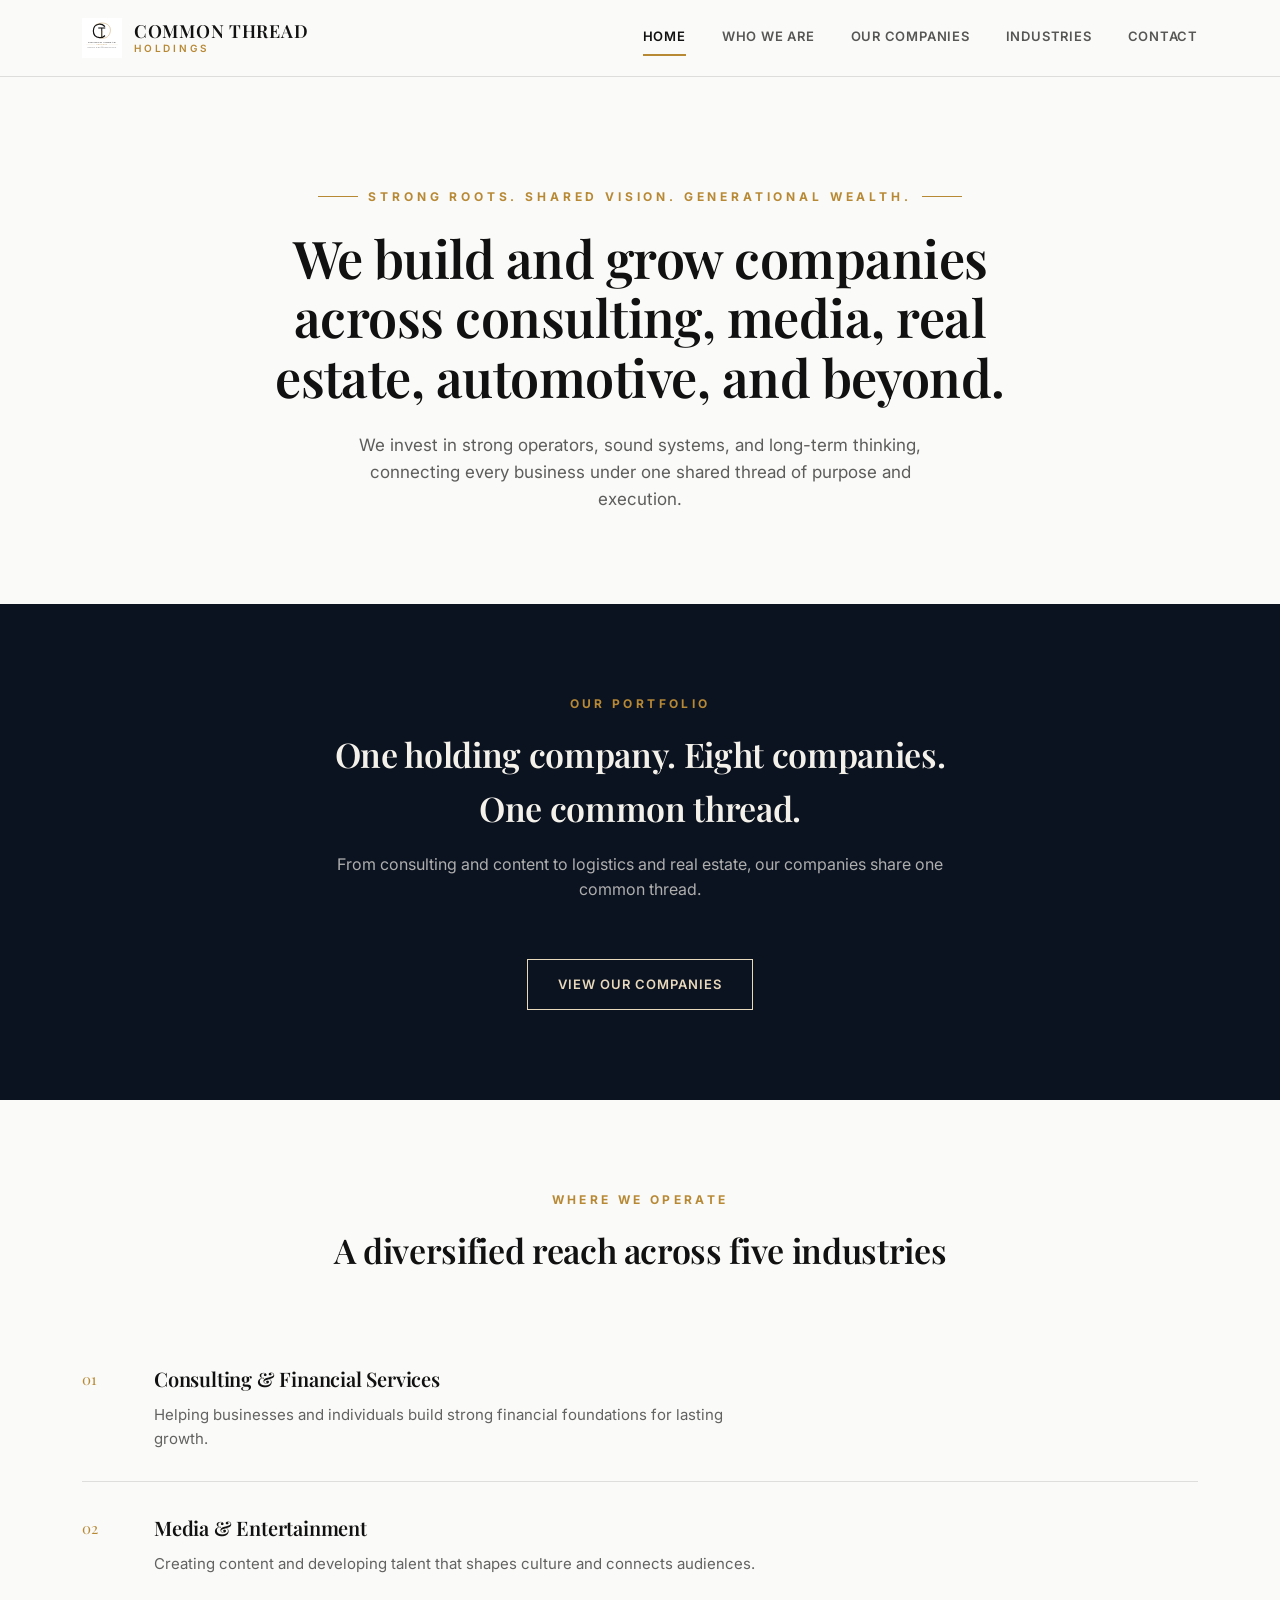
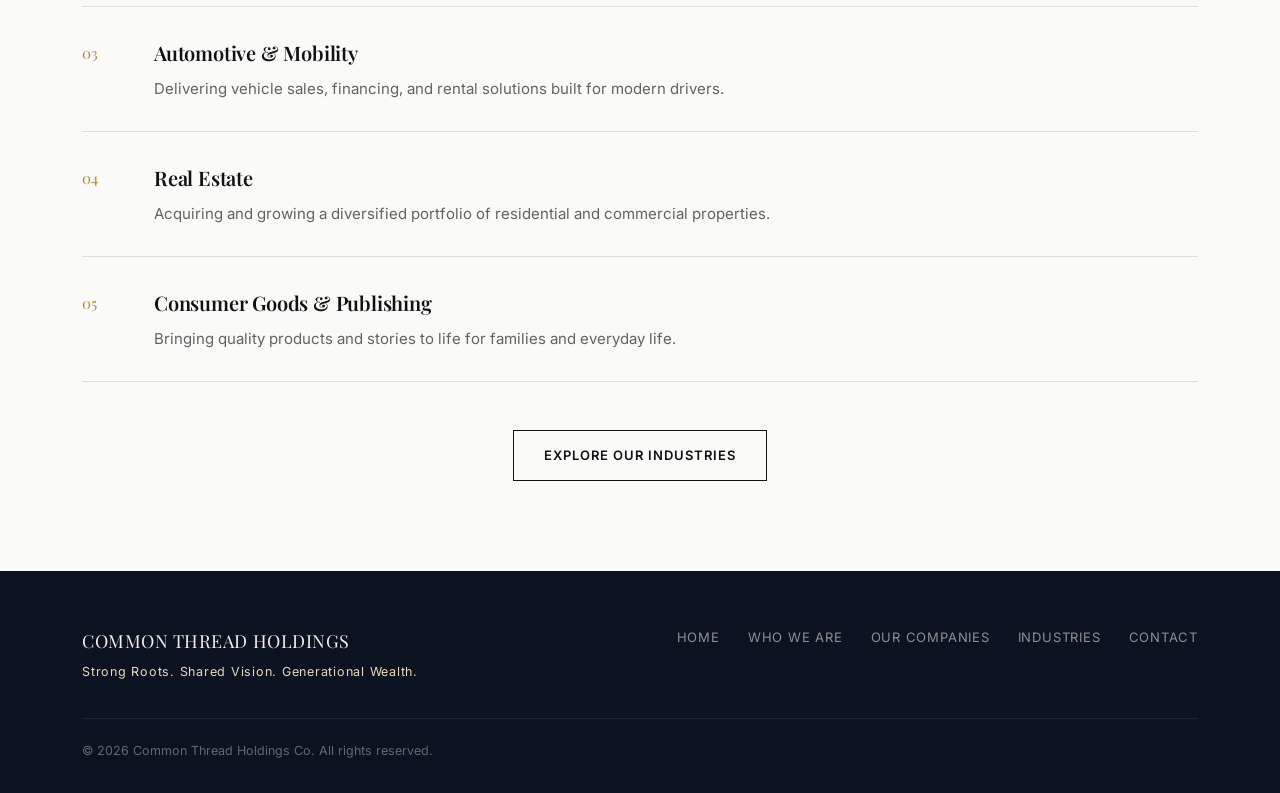
==== index.html @ 8da973ad "Add files via upload" ====
<!DOCTYPE html>
<html lang="en">
<head>
<meta charset="UTF-8">
<meta name="viewport" content="width=device-width, initial-scale=1.0">
<title>Common Thread Holdings Co.</title>
<link rel="icon" href="favicon.ico">
<link rel="apple-touch-icon" href="apple-touch-icon.png">
<link rel="stylesheet" href="assets/style.css">
</head>
<body>

<header class="site">
  <div class="bar">
    <a class="brand" href="index.html">
      <img src="assets/logo.svg" alt="Common Thread Holdings">
      <span class="word">Common Thread<span>Holdings</span></span>
    </a>
    <nav class="main">
      <a href="index.html" class="active">Home</a>
      <a href="who-we-are.html">Who We Are</a>
      <a href="our-companies.html">Our Companies</a>
      <a href="industries.html">Industries</a>
      <a href="contact.html">Contact</a>
    </nav>
  </div>
</header>

<section class="hero">
  <div class="wrap">
    <div class="eyebrow"><span class="line"></span> Strong Roots. Shared Vision. Generational Wealth. <span class="line"></span></div>
    <h1>We build and grow companies across consulting, media, real estate, automotive, and beyond.</h1>
    <p class="sub">We invest in strong operators, sound systems, and long-term thinking, connecting every business under one shared thread of purpose and execution.</p>
  </div>
</section>

<section class="alt">
  <div class="wrap">
    <div class="section-head">
      <div class="eyebrow">Our Portfolio</div>
      <h2>One holding company. Eight companies. One common thread.</h2>
      <p>From consulting and content to logistics and real estate, our companies share one common thread.</p>
    </div>
    <div style="text-align:center;">
      <a class="btn gold" href="our-companies.html">View Our Companies</a>
    </div>
  </div>
</section>

<section>
  <div class="wrap">
    <div class="section-head">
      <div class="eyebrow">Where We Operate</div>
      <h2>A diversified reach across five industries</h2>
    </div>
    <div class="industry-row">
      <div class="mark">01</div>
      <div><h3>Consulting &amp; Financial Services</h3><p>Helping businesses and individuals build strong financial foundations for lasting growth.</p></div>
    </div>
    <div class="industry-row">
      <div class="mark">02</div>
      <div><h3>Media &amp; Entertainment</h3><p>Creating content and developing talent that shapes culture and connects audiences.</p></div>
    </div>
    <div class="industry-row">
      <div class="mark">03</div>
      <div><h3>Automotive &amp; Mobility</h3><p>Delivering vehicle sales, financing, and rental solutions built for modern drivers.</p></div>
    </div>
    <div class="industry-row">
      <div class="mark">04</div>
      <div><h3>Real Estate</h3><p>Acquiring and growing a diversified portfolio of residential and commercial properties.</p></div>
    </div>
    <div class="industry-row">
      <div class="mark">05</div>
      <div><h3>Consumer Goods &amp; Publishing</h3><p>Bringing quality products and stories to life for families and everyday life.</p></div>
    </div>
    <div style="text-align:center; margin-top:48px;">
      <a class="btn" href="industries.html">Explore Our Industries</a>
    </div>
  </div>
</section>

<footer class="site">
  <div class="wrap">
    <div class="top">
      <div>
        <div class="word">Common Thread Holdings</div>
        <div class="tagline">Strong Roots. Shared Vision. Generational Wealth.</div>
      </div>
      <nav>
        <a href="index.html">Home</a>
        <a href="who-we-are.html">Who We Are</a>
        <a href="our-companies.html">Our Companies</a>
        <a href="industries.html">Industries</a>
        <a href="contact.html">Contact</a>
      </nav>
    </div>
    <div class="bottom">
      <span>&copy; 2026 Common Thread Holdings Co. All rights reserved.</span>
    </div>
  </div>
</footer>

</body>
</html>
---- assets/style.css ----
@import url('https://fonts.googleapis.com/css2?family=Playfair+Display:ital,wght@0,500;0,600;0,700;1,500&family=Inter:wght@400;500;600;700&display=swap');

:root {
  --ink: #111111;
  --navy: #0B1220;
  --gold: #B88935;
  --gold-soft: #E8D9BC;
  --paper: #FAFAF8;
  --paper-dim: #F1EFE9;
  --line: rgba(17,17,17,0.12);
  --max: 1180px;
}

* { box-sizing: border-box; }
html { scroll-behavior: smooth; }
body {
  margin: 0;
  background: var(--paper);
  color: var(--ink);
  font-family: 'Inter', -apple-system, sans-serif;
  font-size: 16px;
  line-height: 1.6;
  -webkit-font-smoothing: antialiased;
}

h1, h2, h3, .display {
  font-family: 'Playfair Display', Georgia, serif;
  font-weight: 600;
  letter-spacing: -0.01em;
  margin: 0;
}

a { color: inherit; text-decoration: none; }
img { max-width: 100%; display: block; }

.wrap {
  max-width: var(--max);
  margin: 0 auto;
  padding: 0 32px;
}

/* Thread rule — signature element: a thin gold line, sometimes broken, echoing the logo's arc */
.thread {
  height: 1px;
  background: var(--gold);
  opacity: 0.55;
  border: none;
}
.thread-dot {
  width: 6px; height: 6px;
  border-radius: 50%;
  background: var(--gold);
  flex: none;
}

/* Header */
header.site {
  position: sticky; top: 0; z-index: 50;
  background: rgba(250,250,248,0.92);
  backdrop-filter: blur(8px);
  border-bottom: 1px solid var(--line);
}
header.site .bar {
  display: flex; align-items: center; justify-content: space-between;
  padding: 18px 32px;
  max-width: var(--max);
  margin: 0 auto;
}
.brand { display: flex; align-items: center; gap: 12px; }
.brand img { height: 40px; width: auto; }
.brand .word {
  font-family: 'Playfair Display', serif;
  font-weight: 600;
  font-size: 18px;
  letter-spacing: 0.04em;
  text-transform: uppercase;
  line-height: 1.1;
}
.brand .word span { display: block; font-size: 10px; letter-spacing: 0.28em; color: var(--gold); font-family: 'Inter', sans-serif; font-weight: 600; margin-top: 2px; }

nav.main { display: flex; gap: 36px; }
nav.main a {
  font-size: 13px;
  letter-spacing: 0.06em;
  text-transform: uppercase;
  font-weight: 600;
  color: var(--ink);
  opacity: 0.7;
  transition: opacity 0.2s;
  position: relative;
  padding-bottom: 4px;
}
nav.main a:hover, nav.main a.active { opacity: 1; }
nav.main a.active::after {
  content: '';
  position: absolute; left: 0; right: 0; bottom: -6px; height: 2px;
  background: var(--gold);
}

/* Hero */
.hero {
  padding: 110px 0 90px;
  text-align: center;
}
.hero .eyebrow {
  display: flex; align-items: center; justify-content: center; gap: 10px;
  font-size: 12px; letter-spacing: 0.32em; text-transform: uppercase;
  color: var(--gold); font-weight: 700; margin-bottom: 22px;
}
.hero .eyebrow .line { width: 40px; height: 1px; background: var(--gold); }
.hero h1 {
  font-size: 52px;
  line-height: 1.14;
  max-width: 820px;
  margin: 0 auto 26px;
}
.hero .sub {
  max-width: 620px;
  margin: 0 auto;
  font-size: 17px;
  color: rgba(17,17,17,0.68);
}

/* Section scaffolding */
section { padding: 90px 0; }
section.alt { background: var(--navy); color: #F4F1EA; }
section.alt .thread { opacity: 0.4; }
.section-head {
  text-align: center;
  max-width: 640px;
  margin: 0 auto 56px;
}
.section-head .eyebrow {
  font-size: 12px; letter-spacing: 0.28em; text-transform: uppercase;
  color: var(--gold); font-weight: 700; margin-bottom: 14px;
}
.section-head h2 { font-size: 34px; margin-bottom: 14px; }
.section-head p { color: rgba(17,17,17,0.65); font-size: 16px; }
section.alt .section-head p { color: rgba(244,241,234,0.7); }

/* Company / industry cards */
.grid { display: grid; grid-template-columns: repeat(2, 1fr); gap: 1px; background: var(--line); border: 1px solid var(--line); }
.card {
  background: var(--paper);
  padding: 40px;
  position: relative;
}
.card .num { font-size: 12px; color: var(--gold); font-weight: 700; letter-spacing: 0.12em; margin-bottom: 14px; display: block; }
.card h3 { font-size: 21px; margin-bottom: 12px; }
.card p { font-size: 14.5px; color: rgba(17,17,17,0.66); margin: 0; }

.industry-row {
  display: flex; align-items: flex-start; gap: 28px;
  padding: 30px 0;
  border-bottom: 1px solid var(--line);
}
.industry-row:last-child { border-bottom: none; }
.industry-row .mark { font-family: 'Playfair Display', serif; font-size: 15px; color: var(--gold); width: 44px; flex: none; padding-top: 4px; }
.industry-row h3 { font-size: 20px; margin-bottom: 8px; }
.industry-row p { color: rgba(17,17,17,0.65); font-size: 15px; margin: 0; max-width: 620px; }

/* Buttons */
.btn {
  display: inline-block;
  padding: 14px 30px;
  border: 1px solid var(--ink);
  font-size: 13px; letter-spacing: 0.08em; text-transform: uppercase; font-weight: 600;
  transition: all 0.2s;
}
.btn:hover { background: var(--ink); color: var(--paper); }
.btn.gold { border-color: var(--gold); color: var(--gold); }
.btn.gold:hover { background: var(--gold); color: var(--navy); }
section.alt .btn { border-color: var(--gold-soft); color: var(--gold-soft); }
section.alt .btn:hover { background: var(--gold-soft); color: var(--navy); }

/* Footer */
footer.site {
  background: var(--navy);
  color: rgba(244,241,234,0.7);
  padding: 56px 0 32px;
}
footer.site .top {
  display: flex; justify-content: space-between; align-items: flex-start;
  padding-bottom: 36px;
  flex-wrap: wrap; gap: 24px;
}
footer.site .word { font-family: 'Playfair Display', serif; color: #F4F1EA; font-size: 18px; letter-spacing: 0.03em; text-transform: uppercase; }
footer.site .tagline { font-size: 12.5px; letter-spacing: 0.06em; color: var(--gold-soft); margin-top: 6px; }
footer.site nav { display: flex; gap: 28px; flex-wrap: wrap; }
footer.site nav a { font-size: 13px; text-transform: uppercase; letter-spacing: 0.06em; opacity: 0.8; }
footer.site nav a:hover { opacity: 1; color: var(--gold-soft); }
footer.site .bottom {
  border-top: 1px solid rgba(244,241,234,0.14);
  padding-top: 22px;
  font-size: 12.5px;
  opacity: 0.55;
  display: flex; justify-content: space-between; flex-wrap: wrap; gap: 10px;
}

/* Contact form */
.contact-layout { display: grid; grid-template-columns: 1fr 1fr; gap: 64px; align-items: start; }
.field { margin-bottom: 20px; }
.field label { display: block; font-size: 12px; letter-spacing: 0.08em; text-transform: uppercase; font-weight: 600; margin-bottom: 8px; color: rgba(17,17,17,0.7); }
.field input, .field select, .field textarea {
  width: 100%; padding: 13px 14px;
  border: 1px solid var(--line);
  background: #fff;
  font-family: 'Inter', sans-serif;
  font-size: 14.5px;
  color: var(--ink);
}
.field textarea { resize: vertical; min-height: 120px; }
.contact-info .item { margin-bottom: 28px; }
.contact-info .item .k { font-size: 12px; letter-spacing: 0.1em; text-transform: uppercase; color: var(--gold); font-weight: 700; margin-bottom: 6px; }
.contact-info .item .v { font-size: 16px; }

@media (max-width: 860px) {
  .hero h1 { font-size: 36px; }
  nav.main { display: none; }
  .grid { grid-template-columns: 1fr; }
  .contact-layout { grid-template-columns: 1fr; gap: 40px; }
  footer.site .top { flex-direction: column; }
}
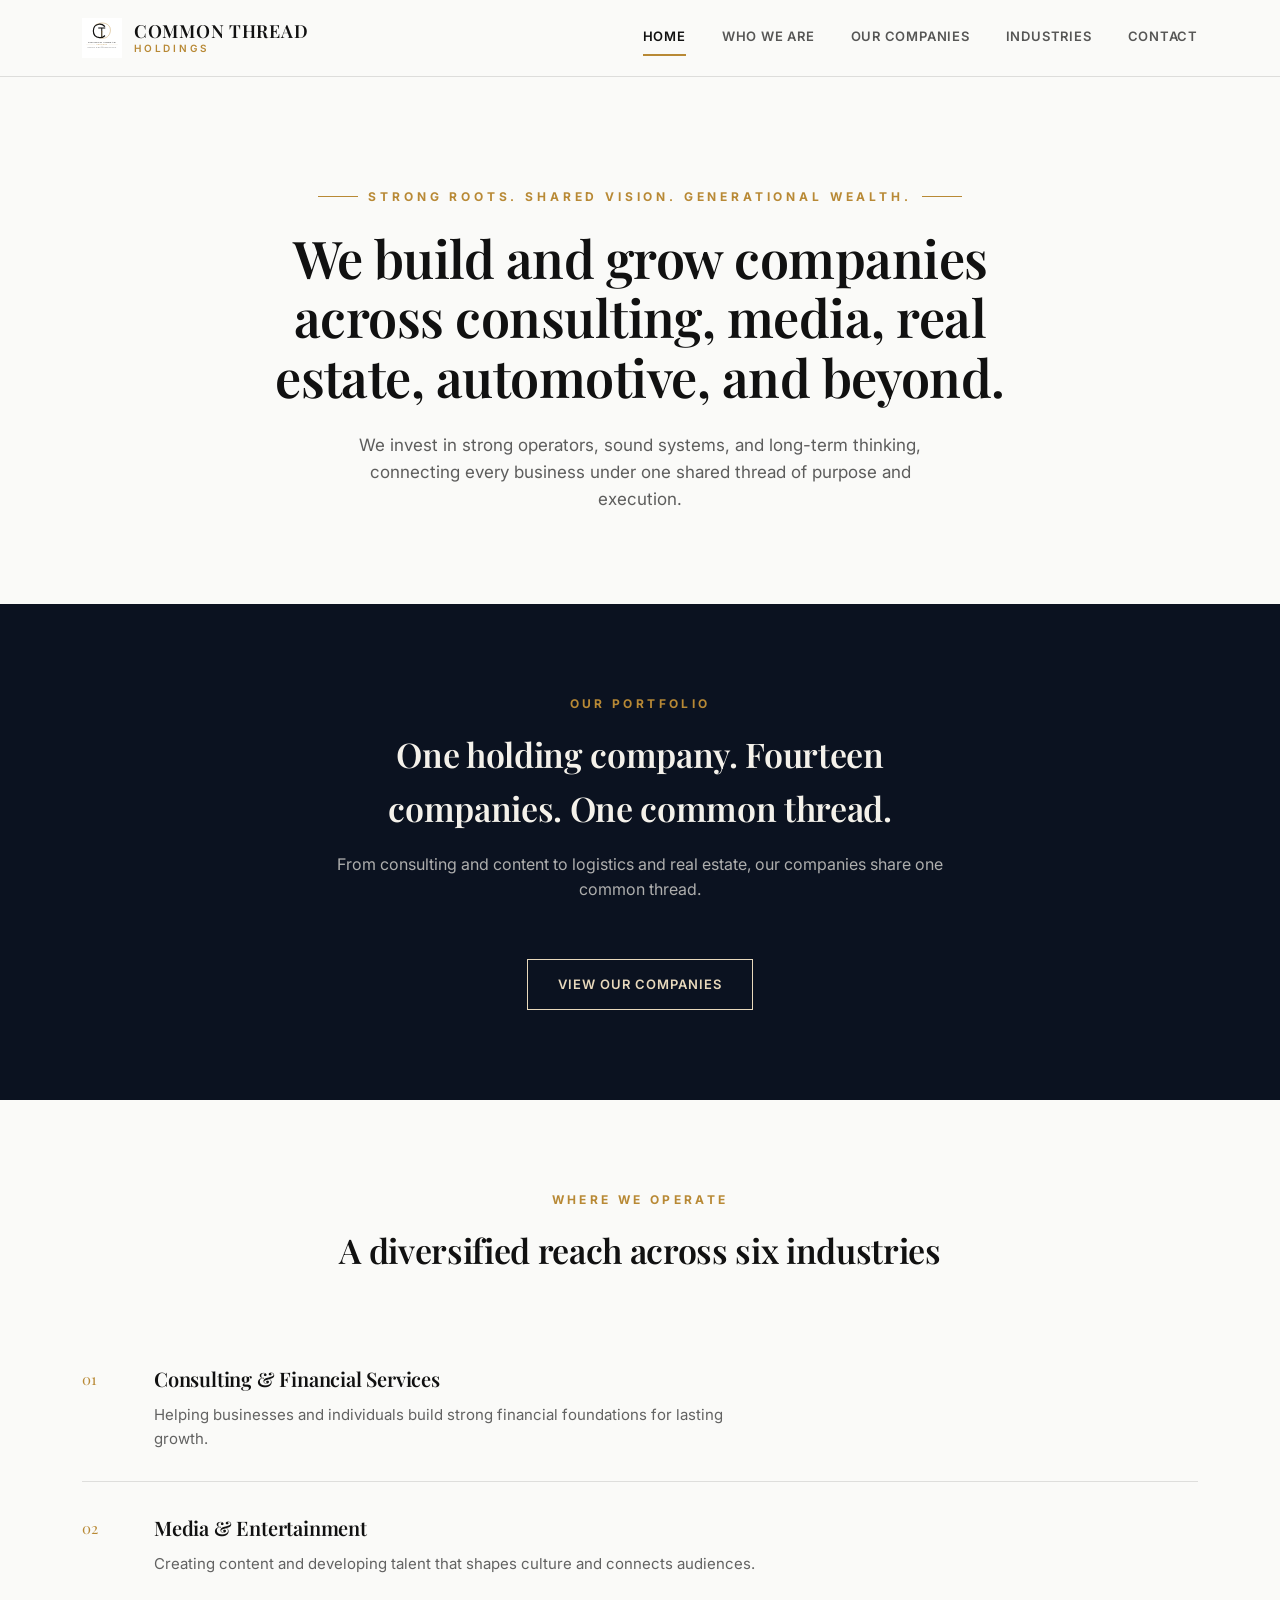
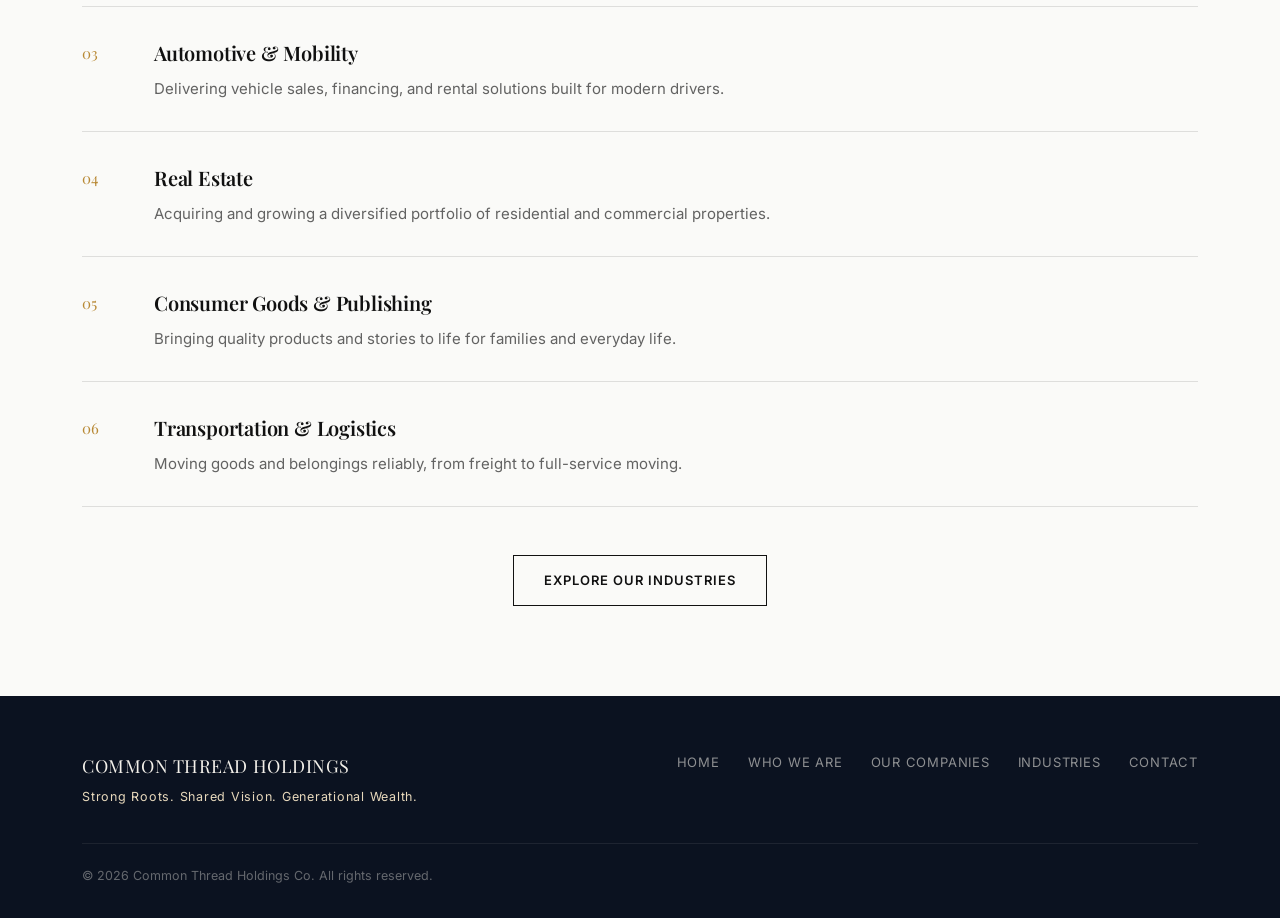
==== commit bbfeb303: "Add files via upload" ====
--- a/index.html
+++ b/index.html
@@ -38,7 +38,7 @@
   <div class="wrap">
     <div class="section-head">
       <div class="eyebrow">Our Portfolio</div>
-      <h2>One holding company. Eight companies. One common thread.</h2>
+      <h2>One holding company. Fourteen companies. One common thread.</h2>
       <p>From consulting and content to logistics and real estate, our companies share one common thread.</p>
     </div>
     <div style="text-align:center;">
@@ -51,7 +51,7 @@
   <div class="wrap">
     <div class="section-head">
       <div class="eyebrow">Where We Operate</div>
-      <h2>A diversified reach across five industries</h2>
+      <h2>A diversified reach across six industries</h2>
     </div>
     <div class="industry-row">
       <div class="mark">01</div>
@@ -72,6 +72,10 @@
     <div class="industry-row">
       <div class="mark">05</div>
       <div><h3>Consumer Goods &amp; Publishing</h3><p>Bringing quality products and stories to life for families and everyday life.</p></div>
+    </div>
+    <div class="industry-row">
+      <div class="mark">06</div>
+      <div><h3>Transportation &amp; Logistics</h3><p>Moving goods and belongings reliably, from freight to full-service moving.</p></div>
     </div>
     <div style="text-align:center; margin-top:48px;">
       <a class="btn" href="industries.html">Explore Our Industries</a>
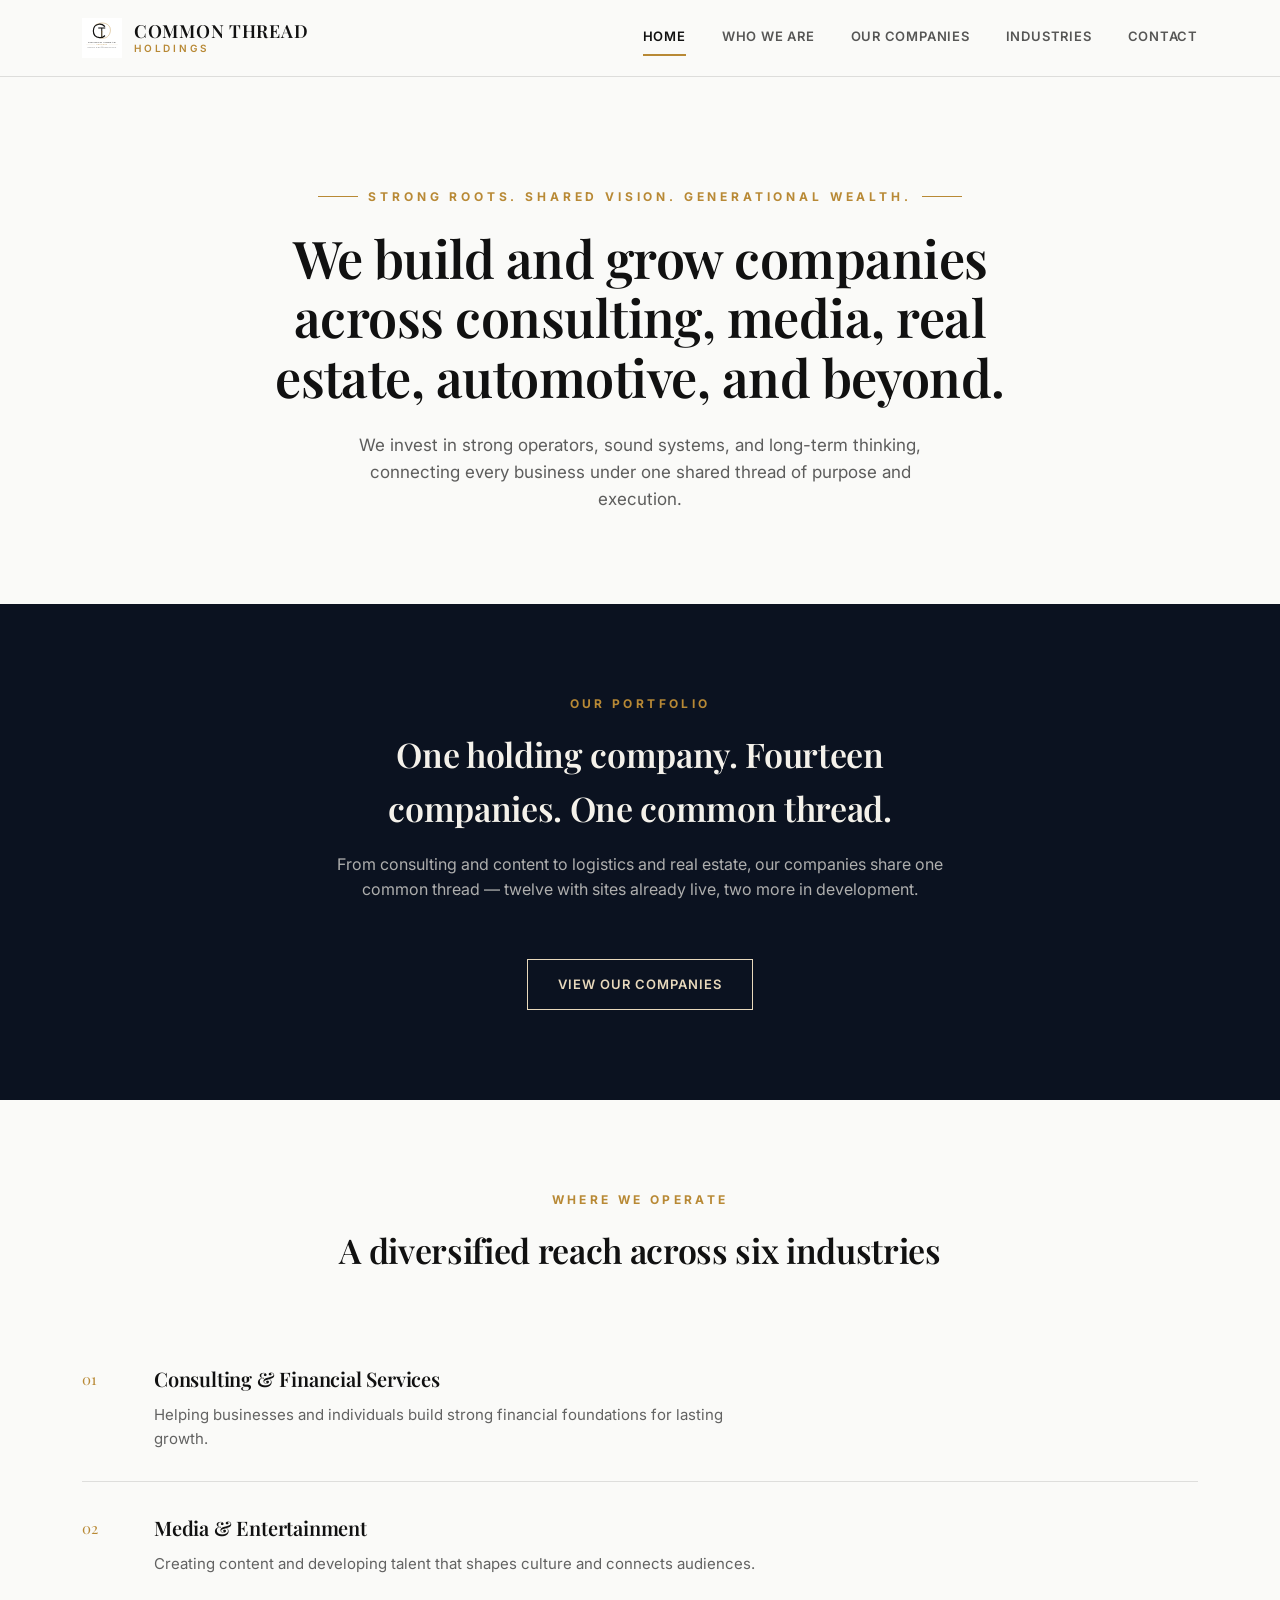
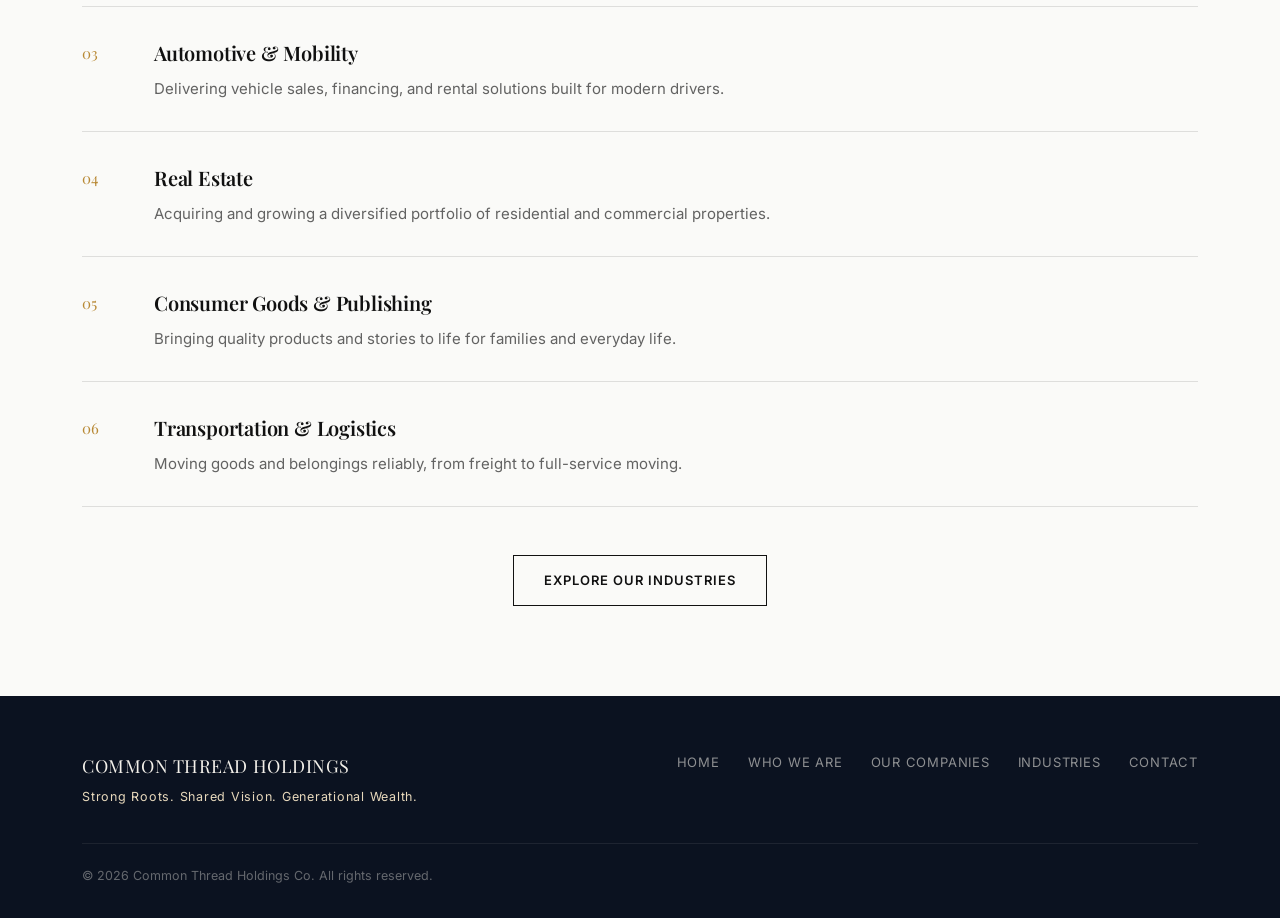
==== commit 16f8a851: "Add files via upload" ====
--- a/index.html
+++ b/index.html
@@ -39,7 +39,7 @@
     <div class="section-head">
       <div class="eyebrow">Our Portfolio</div>
       <h2>One holding company. Fourteen companies. One common thread.</h2>
-      <p>From consulting and content to logistics and real estate, our companies share one common thread.</p>
+      <p>From consulting and content to logistics and real estate, our companies share one common thread &mdash; twelve with sites already live, two more in development.</p>
     </div>
     <div style="text-align:center;">
       <a class="btn gold" href="our-companies.html">View Our Companies</a>
--- a/assets/style.css
+++ b/assets/style.css
@@ -147,7 +147,25 @@
 }
 .card .num { font-size: 12px; color: var(--gold); font-weight: 700; letter-spacing: 0.12em; margin-bottom: 14px; display: block; }
 .card h3 { font-size: 21px; margin-bottom: 12px; }
-.card p { font-size: 14.5px; color: rgba(17,17,17,0.66); margin: 0; }
+.card p { font-size: 14.5px; color: rgba(17,17,17,0.66); margin: 0 0 18px; }
+
+/* Company card top row (number + status) */
+.card .card-top { display: flex; align-items: center; justify-content: space-between; margin-bottom: 14px; }
+.card .card-top .num { margin-bottom: 0; }
+.status { font-size: 10.5px; letter-spacing: 0.1em; text-transform: uppercase; font-weight: 700; padding: 4px 9px; border-radius: 20px; }
+.status.live { color: #3E6B4F; background: rgba(62,107,79,0.1); }
+.status.dev { color: rgba(17,17,17,0.45); background: rgba(17,17,17,0.06); }
+
+/* Clickable company card */
+a.card { display: block; transition: background 0.2s; }
+a.card:hover { background: #fff; }
+a.card:hover h3 { color: var(--gold); transition: color 0.2s; }
+.card .visit {
+  font-size: 12px; letter-spacing: 0.06em; text-transform: uppercase; font-weight: 700;
+  color: var(--gold); display: inline-flex; align-items: center; gap: 6px;
+}
+a.card:hover .visit { text-decoration: underline; }
+div.card .visit { color: rgba(17,17,17,0.35); }
 
 .industry-row {
   display: flex; align-items: flex-start; gap: 28px;
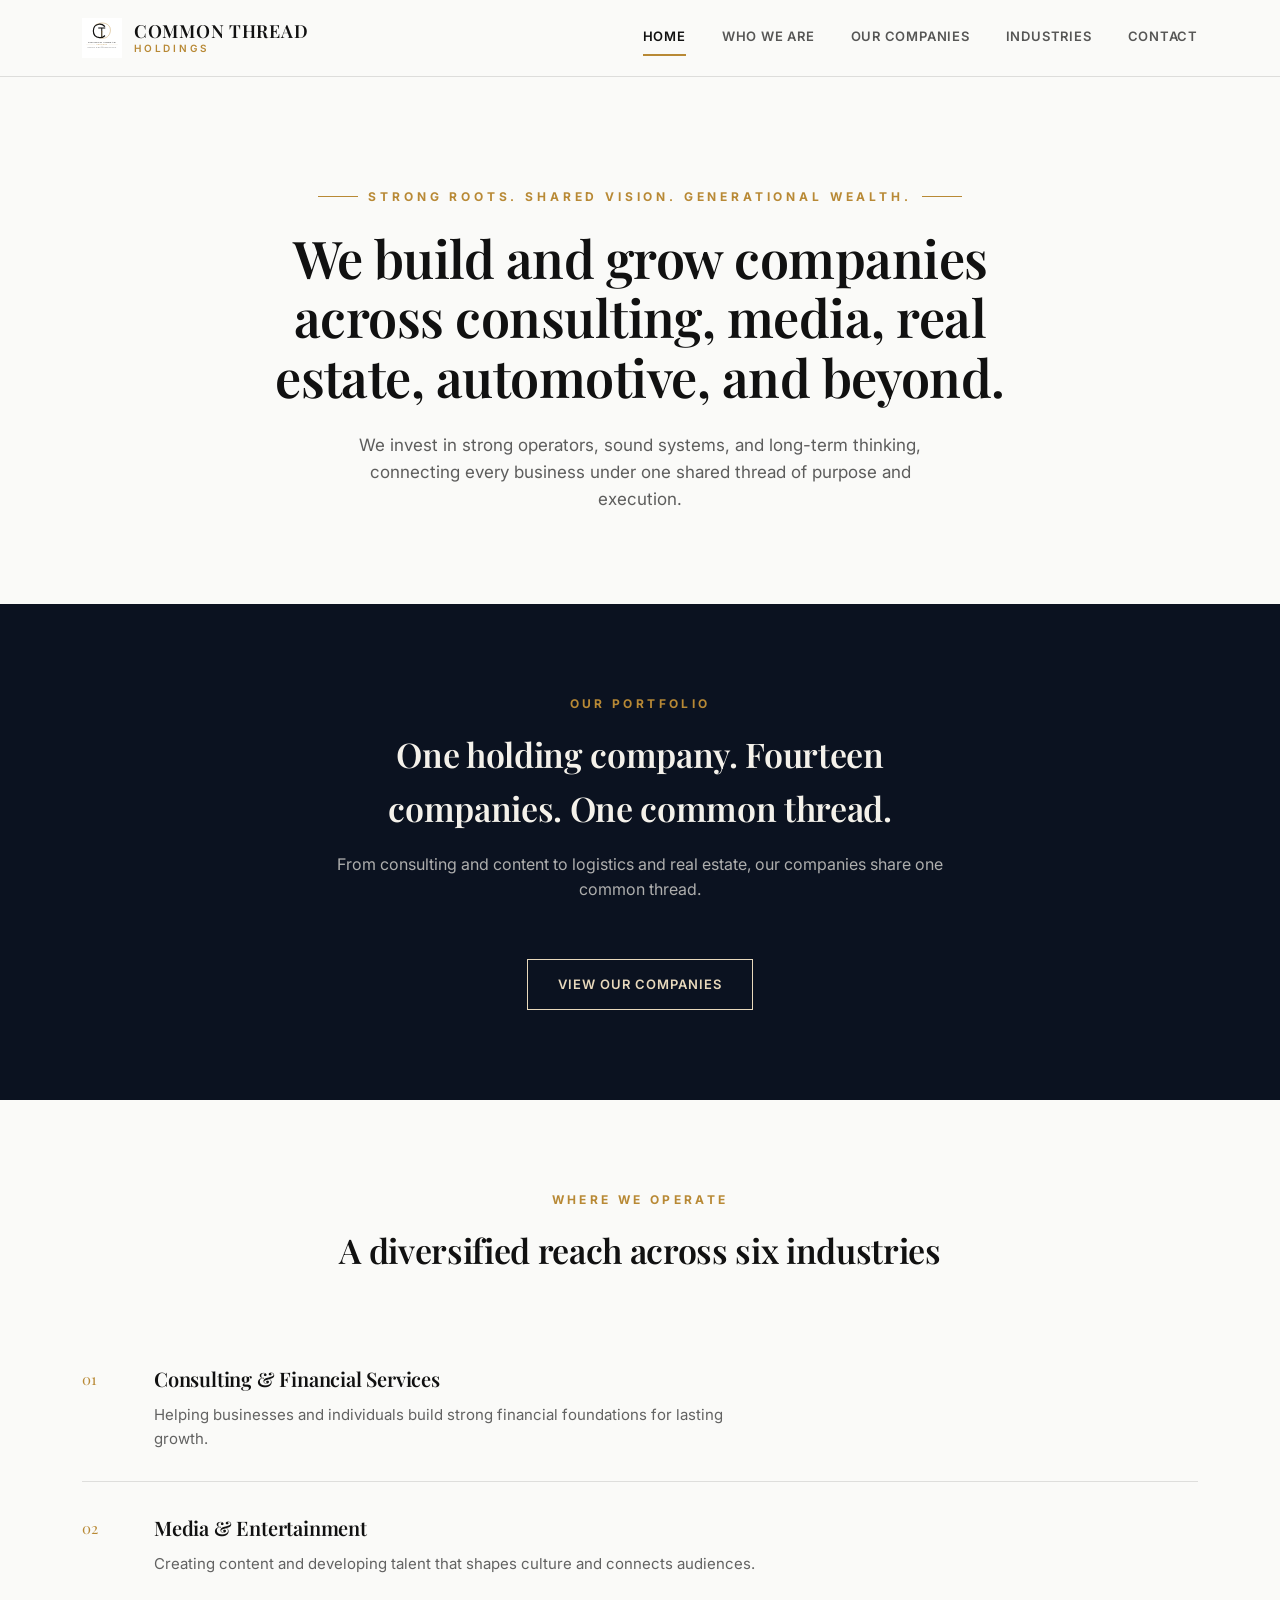
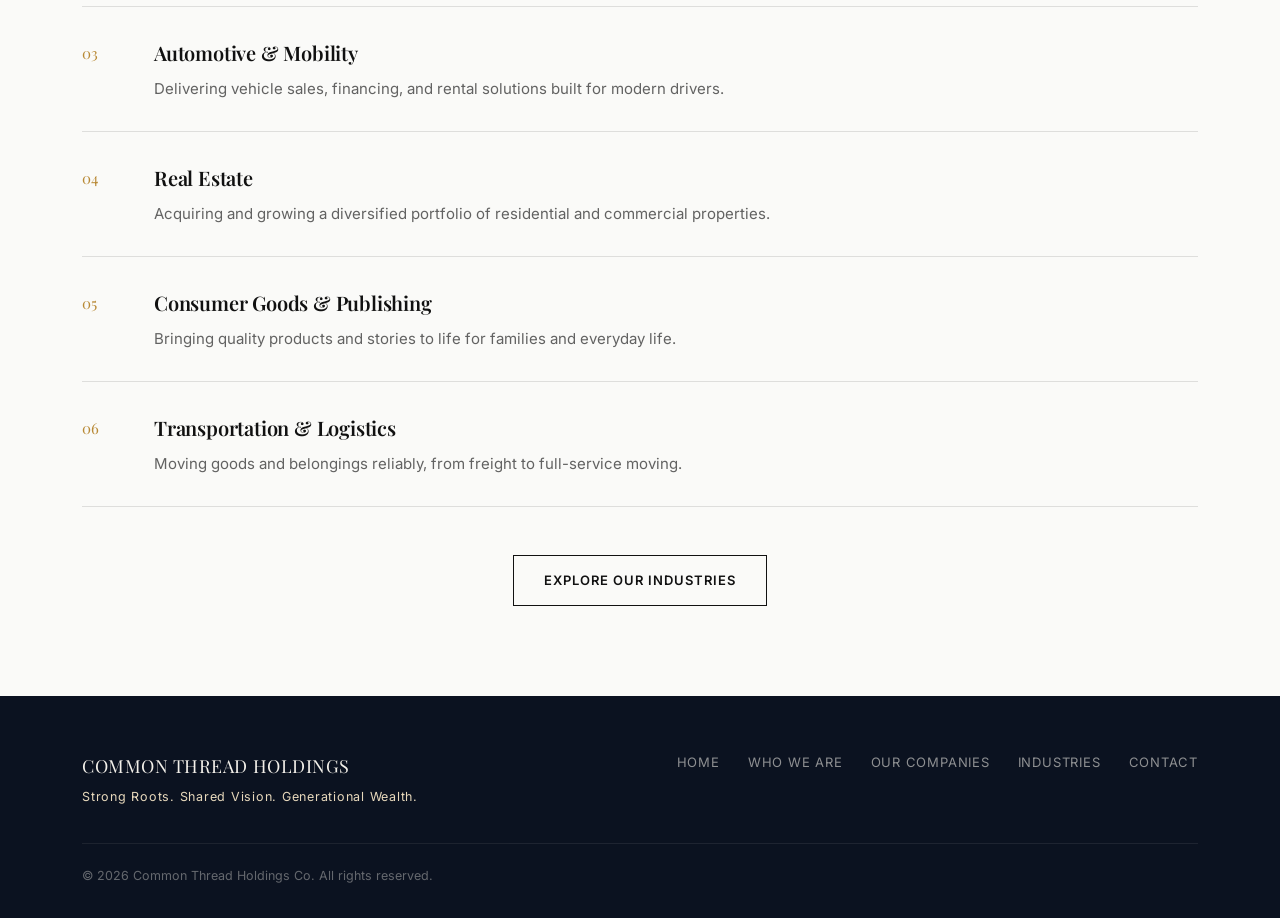
==== commit 24434b29: "Add files via upload" ====
--- a/index.html
+++ b/index.html
@@ -39,7 +39,7 @@
     <div class="section-head">
       <div class="eyebrow">Our Portfolio</div>
       <h2>One holding company. Fourteen companies. One common thread.</h2>
-      <p>From consulting and content to logistics and real estate, our companies share one common thread &mdash; twelve with sites already live, two more in development.</p>
+      <p>From consulting and content to logistics and real estate, our companies share one common thread.</p>
     </div>
     <div style="text-align:center;">
       <a class="btn gold" href="our-companies.html">View Our Companies</a>
--- a/assets/style.css
+++ b/assets/style.css
@@ -149,13 +149,6 @@
 .card h3 { font-size: 21px; margin-bottom: 12px; }
 .card p { font-size: 14.5px; color: rgba(17,17,17,0.66); margin: 0 0 18px; }
 
-/* Company card top row (number + status) */
-.card .card-top { display: flex; align-items: center; justify-content: space-between; margin-bottom: 14px; }
-.card .card-top .num { margin-bottom: 0; }
-.status { font-size: 10.5px; letter-spacing: 0.1em; text-transform: uppercase; font-weight: 700; padding: 4px 9px; border-radius: 20px; }
-.status.live { color: #3E6B4F; background: rgba(62,107,79,0.1); }
-.status.dev { color: rgba(17,17,17,0.45); background: rgba(17,17,17,0.06); }
-
 /* Clickable company card */
 a.card { display: block; transition: background 0.2s; }
 a.card:hover { background: #fff; }
@@ -165,7 +158,6 @@
   color: var(--gold); display: inline-flex; align-items: center; gap: 6px;
 }
 a.card:hover .visit { text-decoration: underline; }
-div.card .visit { color: rgba(17,17,17,0.35); }
 
 .industry-row {
   display: flex; align-items: flex-start; gap: 28px;
